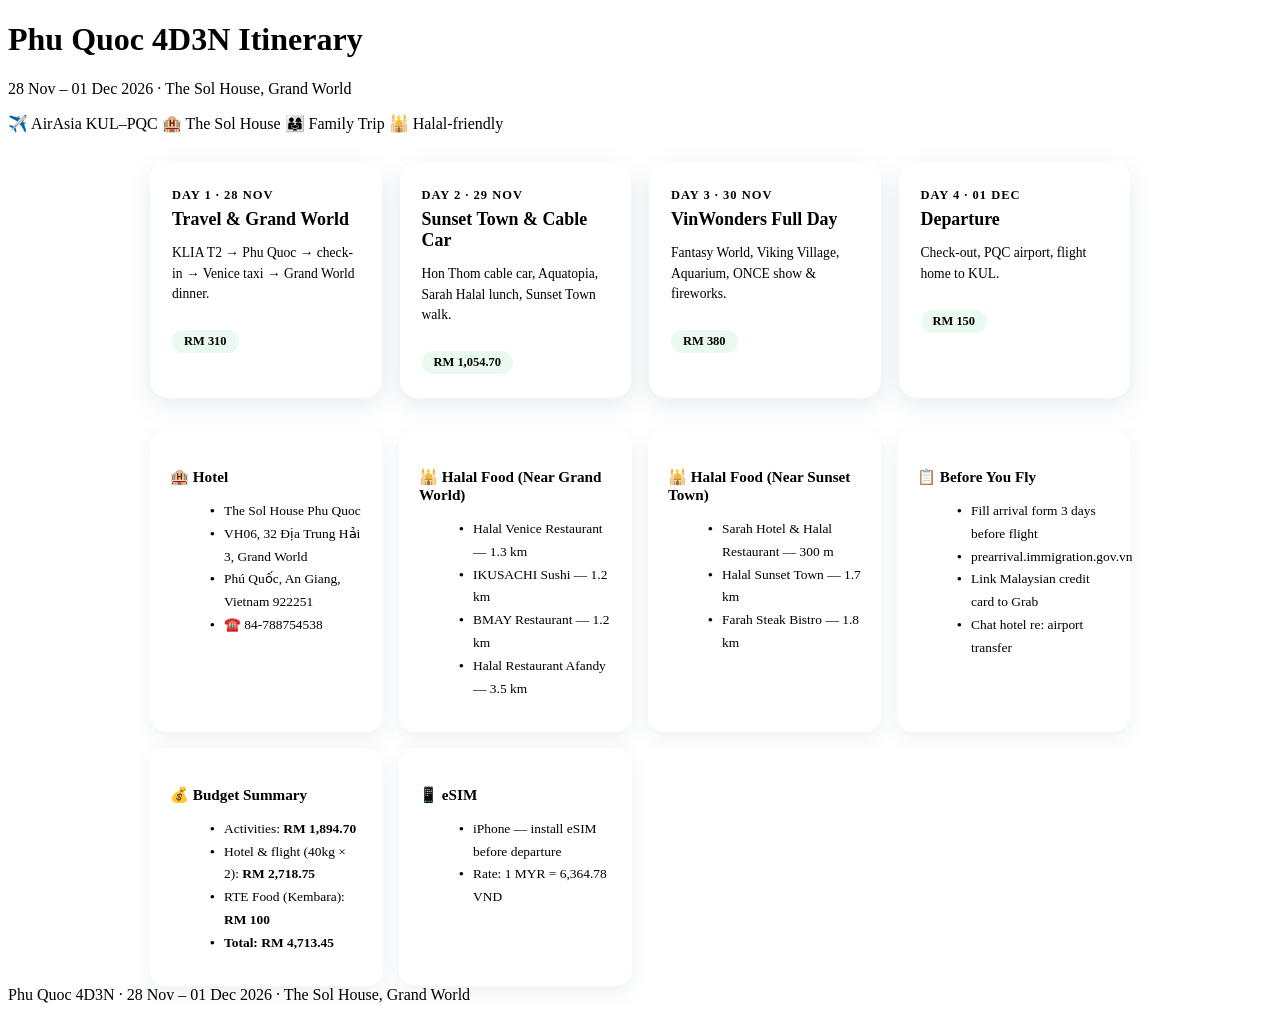
==== index.html @ 91a03e61 "Create index.html" ====
<!DOCTYPE html>
<html lang="en">
<head>
<meta charset="UTF-8">
<meta name="viewport" content="width=device-width, initial-scale=1.0">
<title>Phu Quoc 4D3N · Home</title>
<link rel="stylesheet" href="styles.css">
<style>
  .home-wrap{max-width:980px;margin:0 auto;padding:0 20px}
  .day-cards{display:grid;grid-template-columns:repeat(auto-fit,minmax(220px,1fr));
    gap:18px;margin-top:28px}
  .day-card{background:#fff;border-radius:18px;padding:24px 22px;
    box-shadow:0 8px 26px rgba(10,77,104,.1);border-top:5px solid var(--aqua);
    text-decoration:none;color:var(--ink);transition:.25s;display:block}
  .day-card:hover{transform:translateY(-5px);box-shadow:0 14px 34px rgba(10,77,104,.16)}
  .day-card .num{font-size:.78rem;font-weight:700;color:var(--coral);
    letter-spacing:1px;text-transform:uppercase}
  .day-card h3{font-size:1.12rem;margin:6px 0 8px;color:var(--ocean)}
  .day-card p{font-size:.85rem;color:var(--muted);line-height:1.5}
  .day-card .cost{display:inline-block;margin-top:12px;background:#eafaf0;
    color:var(--green);font-weight:700;font-size:.78rem;padding:4px 12px;border-radius:14px}
  .info-grid{display:grid;grid-template-columns:repeat(auto-fit,minmax(220px,1fr));
    gap:16px;margin-top:32px}
  .info-card{background:#fff;border-radius:16px;padding:18px 20px;
    box-shadow:0 6px 20px rgba(10,77,104,.08);border-top:4px solid var(--aqua)}
  .info-card h4{font-size:.95rem;color:var(--ocean);margin-bottom:8px}
  .info-card ul{list-style:none;font-size:.84rem;color:var(--muted);line-height:1.7}
  .info-card li{padding-left:14px;position:relative}
  .info-card li::before{content:"•";position:absolute;left:0;color:var(--aqua);font-weight:700}
</style>
</head>
<body>

<header>
  <h1>Phu Quoc 4D3N Itinerary</h1>
  <p>28 Nov – 01 Dec 2026 · The Sol House, Grand World</p>
  <div class="badge-row">
    <span class="badge">✈️ AirAsia KUL–PQC</span>
    <span class="badge">🏨 The Sol House</span>
    <span class="badge">👨‍👩‍👧 Family Trip</span>
    <span class="badge">🕌 Halal-friendly</span>
  </div>
</header>

<div class="home-wrap">
  <div class="day-cards">
    <a class="day-card" href="day1.html">
      <span class="num">Day 1 · 28 Nov</span>
      <h3>Travel &amp; Grand World</h3>
      <p>KLIA T2 → Phu Quoc → check-in → Venice taxi → Grand World dinner.</p>
      <span class="cost">RM 310</span>
    </a>
    <a class="day-card" href="day2.html">
      <span class="num">Day 2 · 29 Nov</span>
      <h3>Sunset Town &amp; Cable Car</h3>
      <p>Hon Thom cable car, Aquatopia, Sarah Halal lunch, Sunset Town walk.</p>
      <span class="cost">RM 1,054.70</span>
    </a>
    <a class="day-card" href="day3.html">
      <span class="num">Day 3 · 30 Nov</span>
      <h3>VinWonders Full Day</h3>
      <p>Fantasy World, Viking Village, Aquarium, ONCE show &amp; fireworks.</p>
      <span class="cost">RM 380</span>
    </a>
    <a class="day-card" href="day4.html">
      <span class="num">Day 4 · 01 Dec</span>
      <h3>Departure</h3>
      <p>Check-out, PQC airport, flight home to KUL.</p>
      <span class="cost">RM 150</span>
    </a>
  </div>

  <div class="info-grid">
    <div class="info-card">
      <h4>🏨 Hotel</h4>
      <ul>
        <li>The Sol House Phu Quoc</li>
        <li>VH06, 32 Địa Trung Hải 3, Grand World</li>
        <li>Phú Quốc, An Giang, Vietnam 922251</li>
        <li>☎️ 84-788754538</li>
      </ul>
    </div>
    <div class="info-card">
      <h4>🕌 Halal Food (Near Grand World)</h4>
      <ul>
        <li>Halal Venice Restaurant — 1.3 km</li>
        <li>IKUSACHI Sushi — 1.2 km</li>
        <li>BMAY Restaurant — 1.2 km</li>
        <li>Halal Restaurant Afandy — 3.5 km</li>
      </ul>
    </div>
    <div class="info-card">
      <h4>🕌 Halal Food (Near Sunset Town)</h4>
      <ul>
        <li>Sarah Hotel &amp; Halal Restaurant — 300 m</li>
        <li>Halal Sunset Town — 1.7 km</li>
        <li>Farah Steak Bistro — 1.8 km</li>
      </ul>
    </div>
    <div class="info-card">
      <h4>📋 Before You Fly</h4>
      <ul>
        <li>Fill arrival form 3 days before flight</li>
        <li>prearrival.immigration.gov.vn</li>
        <li>Link Malaysian credit card to Grab</li>
        <li>Chat hotel re: airport transfer</li>
      </ul>
    </div>
    <div class="info-card">
      <h4>💰 Budget Summary</h4>
      <ul>
        <li>Activities: <b>RM 1,894.70</b></li>
        <li>Hotel &amp; flight (40kg × 2): <b>RM 2,718.75</b></li>
        <li>RTE Food (Kembara): <b>RM 100</b></li>
        <li><b>Total: RM 4,713.45</b></li>
      </ul>
    </div>
    <div class="info-card">
      <h4>📱 eSIM</h4>
      <ul>
        <li>iPhone — install eSIM before departure</li>
        <li>Rate: 1 MYR = 6,364.78 VND</li>
      </ul>
    </div>
  </div>
</div>

<footer>Phu Quoc 4D3N · 28 Nov – 01 Dec 2026 · The Sol House, Grand World</footer>
</body>
</html>
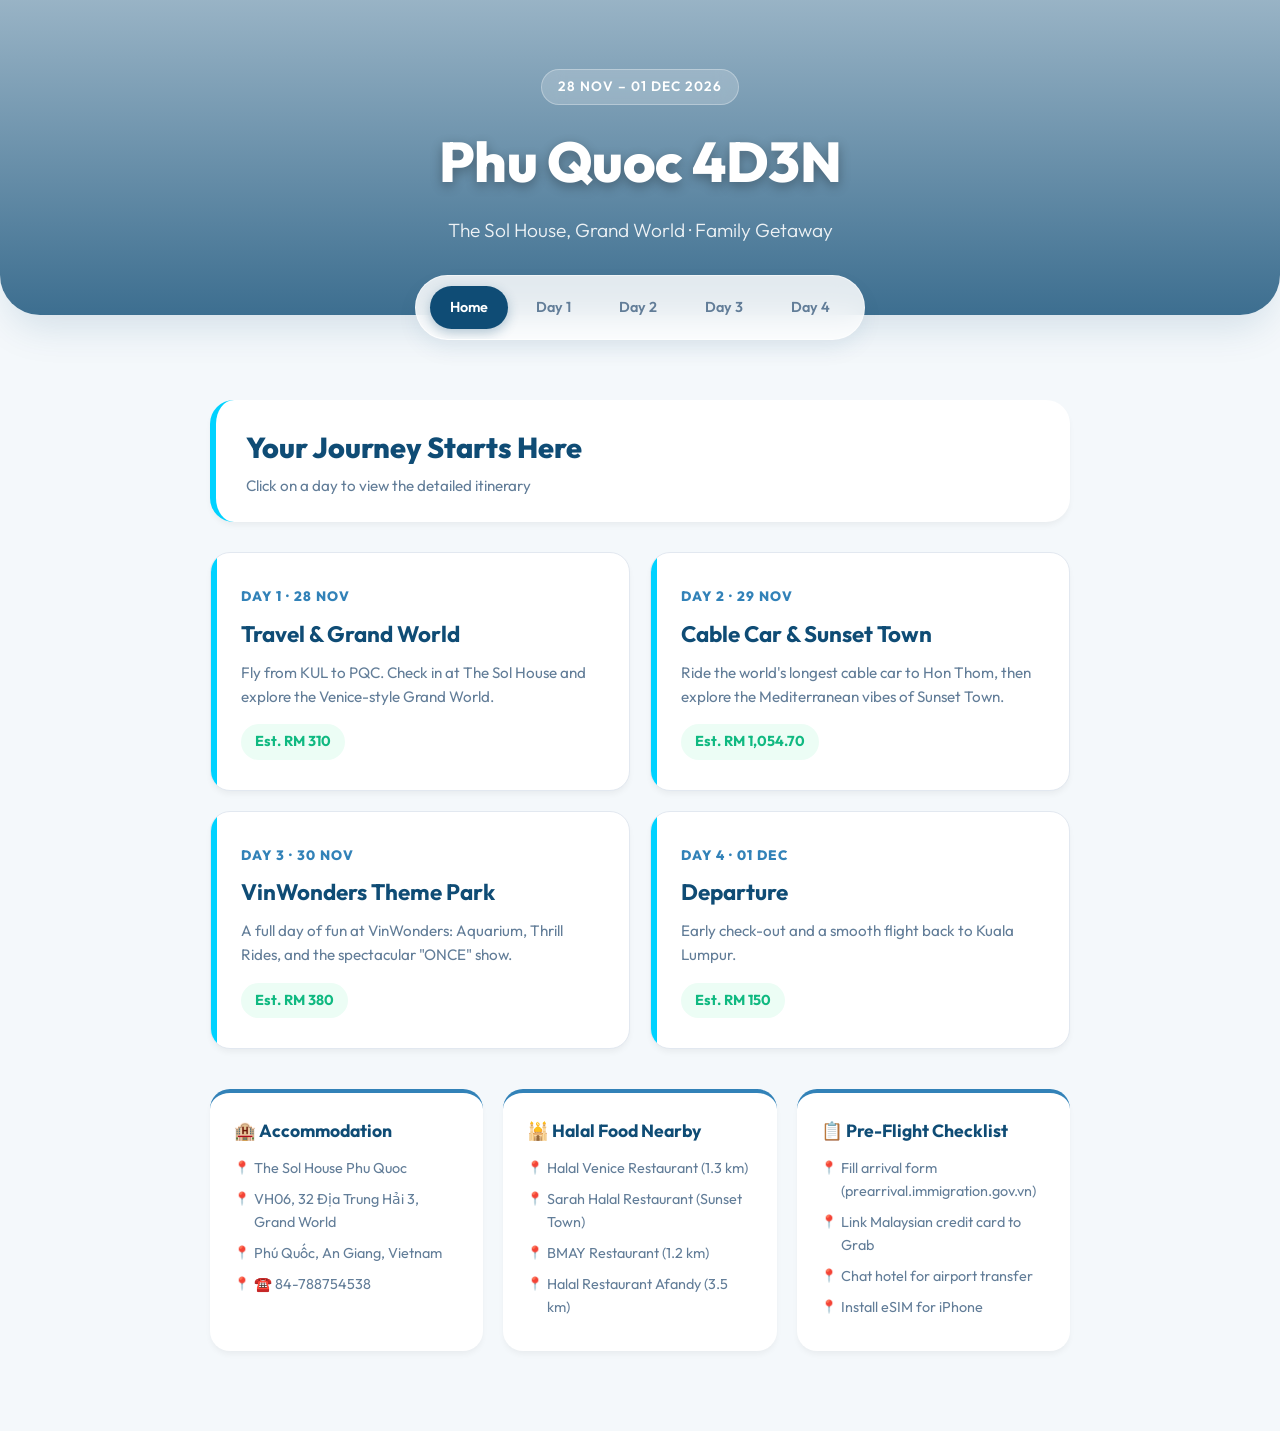
==== commit 1da7729b: "Update index.html" ====
--- a/index.html
+++ b/index.html
@@ -3,128 +3,119 @@
 <head>
 <meta charset="UTF-8">
 <meta name="viewport" content="width=device-width, initial-scale=1.0">
-<title>Phu Quoc 4D3N · Home</title>
-<link rel="stylesheet" href="styles.css">
+<title>Phu Quoc 4D3N · Travel Itinerary</title>
+<link rel="stylesheet" href="style.css">
 <style>
-  .home-wrap{max-width:980px;margin:0 auto;padding:0 20px}
-  .day-cards{display:grid;grid-template-columns:repeat(auto-fit,minmax(220px,1fr));
-    gap:18px;margin-top:28px}
-  .day-card{background:#fff;border-radius:18px;padding:24px 22px;
-    box-shadow:0 8px 26px rgba(10,77,104,.1);border-top:5px solid var(--aqua);
-    text-decoration:none;color:var(--ink);transition:.25s;display:block}
-  .day-card:hover{transform:translateY(-5px);box-shadow:0 14px 34px rgba(10,77,104,.16)}
-  .day-card .num{font-size:.78rem;font-weight:700;color:var(--coral);
-    letter-spacing:1px;text-transform:uppercase}
-  .day-card h3{font-size:1.12rem;margin:6px 0 8px;color:var(--ocean)}
-  .day-card p{font-size:.85rem;color:var(--muted);line-height:1.5}
-  .day-card .cost{display:inline-block;margin-top:12px;background:#eafaf0;
-    color:var(--green);font-weight:700;font-size:.78rem;padding:4px 12px;border-radius:14px}
-  .info-grid{display:grid;grid-template-columns:repeat(auto-fit,minmax(220px,1fr));
-    gap:16px;margin-top:32px}
-  .info-card{background:#fff;border-radius:16px;padding:18px 20px;
-    box-shadow:0 6px 20px rgba(10,77,104,.08);border-top:4px solid var(--aqua)}
-  .info-card h4{font-size:.95rem;color:var(--ocean);margin-bottom:8px}
-  .info-card ul{list-style:none;font-size:.84rem;color:var(--muted);line-height:1.7}
-  .info-card li{padding-left:14px;position:relative}
-  .info-card li::before{content:"•";position:absolute;left:0;color:var(--aqua);font-weight:700}
+  .hero { background-image: url('https://images.unsplash.com/photo-1540202404-a2f29bcb922e?q=80&w=2000&auto=format&fit=crop'); }
+  .dashboard { display: grid; grid-template-columns: repeat(auto-fit, minmax(280px, 1fr)); gap: 20px; margin-top: 30px; }
+  .day-link {
+    background: white; border-radius: 20px; padding: 30px; text-decoration: none;
+    color: var(--text); box-shadow: var(--shadow-sm); transition: all 0.3s ease;
+    border: 1px solid #e2e8f0; position: relative; overflow: hidden;
+  }
+  .day-link:hover { transform: translateY(-5px); box-shadow: var(--shadow-lg); border-color: var(--accent); }
+  .day-link::before {
+    content: ''; position: absolute; top: 0; left: 0; width: 6px; height: 100%;
+    background: var(--accent); transition: width 0.3s ease;
+  }
+  .day-link:hover::before { width: 100%; opacity: 0.05; }
+  .day-link span { font-size: 0.85rem; font-weight: 800; color: var(--secondary); text-transform: uppercase; letter-spacing: 1px; }
+  .day-link h3 { font-size: 1.4rem; margin: 8px 0; color: var(--primary); }
+  .day-link p { color: var(--text-light); font-size: 0.95rem; }
+  .day-link .cost-badge { display: inline-block; margin-top: 15px; background: #ecfdf5; color: var(--success); font-weight: 700; padding: 6px 14px; border-radius: 20px; font-size: 0.9rem; }
+  .info-grid { display: grid; grid-template-columns: repeat(auto-fit, minmax(250px, 1fr)); gap: 20px; margin-top: 40px; }
+  .info-box { background: white; padding: 24px; border-radius: 20px; box-shadow: var(--shadow-sm); border-top: 4px solid var(--secondary); }
+  .info-box h4 { color: var(--primary); font-size: 1.1rem; margin-bottom: 12px; display: flex; align-items: center; gap: 8px; }
+  .info-box ul { list-style: none; }
+  .info-box li { color: var(--text-light); font-size: 0.9rem; margin-bottom: 8px; padding-left: 20px; position: relative; }
+  .info-box li::before { content: '📍'; position: absolute; left: 0; font-size: 0.8rem; }
 </style>
 </head>
 <body>
 
-<header>
-  <h1>Phu Quoc 4D3N Itinerary</h1>
-  <p>28 Nov – 01 Dec 2026 · The Sol House, Grand World</p>
-  <div class="badge-row">
-    <span class="badge">✈️ AirAsia KUL–PQC</span>
-    <span class="badge">🏨 The Sol House</span>
-    <span class="badge">👨‍👩‍👧 Family Trip</span>
-    <span class="badge">🕌 Halal-friendly</span>
+<div class="hero">
+  <div class="hero-content">
+    <span class="hero-badge">28 Nov – 01 Dec 2026</span>
+    <h1>Phu Quoc 4D3N</h1>
+    <p>The Sol House, Grand World · Family Getaway</p>
   </div>
-</header>
+</div>
 
-<div class="home-wrap">
-  <div class="day-cards">
-    <a class="day-card" href="day1.html">
-      <span class="num">Day 1 · 28 Nov</span>
-      <h3>Travel &amp; Grand World</h3>
-      <p>KLIA T2 → Phu Quoc → check-in → Venice taxi → Grand World dinner.</p>
-      <span class="cost">RM 310</span>
+<nav class="nav-container">
+  <div class="nav-bar">
+    <a href="index.html" class="active">Home</a>
+    <a href="day1.html">Day 1</a>
+    <a href="day2.html">Day 2</a>
+    <a href="day3.html">Day 3</a>
+    <a href="day4.html">Day 4</a>
+  </div>
+</nav>
+
+<div class="container">
+  <div class="page-header">
+    <div class="page-title">
+      <h2>Your Journey Starts Here</h2>
+      <p>Click on a day to view the detailed itinerary</p>
+    </div>
+  </div>
+
+  <div class="dashboard">
+    <a href="day1.html" class="day-link">
+      <span>Day 1 · 28 Nov</span>
+      <h3>Travel & Grand World</h3>
+      <p>Fly from KUL to PQC. Check in at The Sol House and explore the Venice-style Grand World.</p>
+      <div class="cost-badge">Est. RM 310</div>
     </a>
-    <a class="day-card" href="day2.html">
-      <span class="num">Day 2 · 29 Nov</span>
-      <h3>Sunset Town &amp; Cable Car</h3>
-      <p>Hon Thom cable car, Aquatopia, Sarah Halal lunch, Sunset Town walk.</p>
-      <span class="cost">RM 1,054.70</span>
+    <a href="day2.html" class="day-link">
+      <span>Day 2 · 29 Nov</span>
+      <h3>Cable Car & Sunset Town</h3>
+      <p>Ride the world's longest cable car to Hon Thom, then explore the Mediterranean vibes of Sunset Town.</p>
+      <div class="cost-badge">Est. RM 1,054.70</div>
     </a>
-    <a class="day-card" href="day3.html">
-      <span class="num">Day 3 · 30 Nov</span>
-      <h3>VinWonders Full Day</h3>
-      <p>Fantasy World, Viking Village, Aquarium, ONCE show &amp; fireworks.</p>
-      <span class="cost">RM 380</span>
+    <a href="day3.html" class="day-link">
+      <span>Day 3 · 30 Nov</span>
+      <h3>VinWonders Theme Park</h3>
+      <p>A full day of fun at VinWonders: Aquarium, Thrill Rides, and the spectacular "ONCE" show.</p>
+      <div class="cost-badge">Est. RM 380</div>
     </a>
-    <a class="day-card" href="day4.html">
-      <span class="num">Day 4 · 01 Dec</span>
+    <a href="day4.html" class="day-link">
+      <span>Day 4 · 01 Dec</span>
       <h3>Departure</h3>
-      <p>Check-out, PQC airport, flight home to KUL.</p>
-      <span class="cost">RM 150</span>
+      <p>Early check-out and a smooth flight back to Kuala Lumpur.</p>
+      <div class="cost-badge">Est. RM 150</div>
     </a>
   </div>
 
   <div class="info-grid">
-    <div class="info-card">
-      <h4>🏨 Hotel</h4>
+    <div class="info-box">
+      <h4>🏨 Accommodation</h4>
       <ul>
         <li>The Sol House Phu Quoc</li>
         <li>VH06, 32 Địa Trung Hải 3, Grand World</li>
-        <li>Phú Quốc, An Giang, Vietnam 922251</li>
+        <li>Phú Quốc, An Giang, Vietnam</li>
         <li>☎️ 84-788754538</li>
       </ul>
     </div>
-    <div class="info-card">
-      <h4>🕌 Halal Food (Near Grand World)</h4>
+    <div class="info-box">
+      <h4>🕌 Halal Food Nearby</h4>
       <ul>
-        <li>Halal Venice Restaurant — 1.3 km</li>
-        <li>IKUSACHI Sushi — 1.2 km</li>
-        <li>BMAY Restaurant — 1.2 km</li>
-        <li>Halal Restaurant Afandy — 3.5 km</li>
+        <li>Halal Venice Restaurant (1.3 km)</li>
+        <li>Sarah Halal Restaurant (Sunset Town)</li>
+        <li>BMAY Restaurant (1.2 km)</li>
+        <li>Halal Restaurant Afandy (3.5 km)</li>
       </ul>
     </div>
-    <div class="info-card">
-      <h4>🕌 Halal Food (Near Sunset Town)</h4>
+    <div class="info-box">
+      <h4>📋 Pre-Flight Checklist</h4>
       <ul>
-        <li>Sarah Hotel &amp; Halal Restaurant — 300 m</li>
-        <li>Halal Sunset Town — 1.7 km</li>
-        <li>Farah Steak Bistro — 1.8 km</li>
-      </ul>
-    </div>
-    <div class="info-card">
-      <h4>📋 Before You Fly</h4>
-      <ul>
-        <li>Fill arrival form 3 days before flight</li>
-        <li>prearrival.immigration.gov.vn</li>
+        <li>Fill arrival form (prearrival.immigration.gov.vn)</li>
         <li>Link Malaysian credit card to Grab</li>
-        <li>Chat hotel re: airport transfer</li>
-      </ul>
-    </div>
-    <div class="info-card">
-      <h4>💰 Budget Summary</h4>
-      <ul>
-        <li>Activities: <b>RM 1,894.70</b></li>
-        <li>Hotel &amp; flight (40kg × 2): <b>RM 2,718.75</b></li>
-        <li>RTE Food (Kembara): <b>RM 100</b></li>
-        <li><b>Total: RM 4,713.45</b></li>
-      </ul>
-    </div>
-    <div class="info-card">
-      <h4>📱 eSIM</h4>
-      <ul>
-        <li>iPhone — install eSIM before departure</li>
-        <li>Rate: 1 MYR = 6,364.78 VND</li>
+        <li>Chat hotel for airport transfer</li>
+        <li>Install eSIM for iPhone</li>
       </ul>
     </div>
   </div>
 </div>
 
-<footer>Phu Quoc 4D3N · 28 Nov – 01 Dec 2026 · The Sol House, Grand World</footer>
 </body>
 </html>
--- a/style.css
+++ b/style.css
@@ -0,0 +1,338 @@
+@import url('https://fonts.googleapis.com/css2?family=Outfit:wght@300;400;600;700;800&display=swap');
+
+:root {
+  --primary: #0f4c75;
+  --secondary: #3282b8;
+  --accent: #00d2ff;
+  --bg: #f4f8fb;
+  --card: #ffffff;
+  --text: #1a2b3c;
+  --text-light: #627d98;
+  --success: #10b981;
+  --danger: #ef4444;
+  --warning: #f59e0b;
+  --font: 'Outfit', sans-serif;
+  --shadow-sm: 0 4px 6px -1px rgba(0, 0, 0, 0.05);
+  --shadow-md: 0 10px 25px -5px rgba(15, 76, 117, 0.1);
+  --shadow-lg: 0 20px 40px -10px rgba(15, 76, 117, 0.15);
+}
+
+* { box-sizing: border-box; margin: 0; padding: 0; }
+
+body {
+  font-family: var(--font);
+  background-color: var(--bg);
+  color: var(--text);
+  line-height: 1.6;
+  -webkit-font-smoothing: antialiased;
+  padding-bottom: 80px;
+}
+
+/* --- HERO HEADER --- */
+.hero {
+  height: 35vh;
+  min-height: 280px;
+  position: relative;
+  display: flex;
+  align-items: center;
+  justify-content: center;
+  text-align: center;
+  color: white;
+  background-size: cover;
+  background-position: center;
+  border-radius: 0 0 40px 40px;
+  box-shadow: var(--shadow-lg);
+  overflow: hidden;
+  margin-bottom: -40px;
+  z-index: 1;
+}
+.hero::before {
+  content: '';
+  position: absolute;
+  inset: 0;
+  background: linear-gradient(to bottom, rgba(15,76,117,0.4), rgba(15,76,117,0.8));
+  z-index: -1;
+}
+.hero-content {
+  padding: 20px;
+  animation: slideUp 0.8s ease-out;
+}
+.hero-badge {
+  display: inline-block;
+  background: rgba(255, 255, 255, 0.2);
+  backdrop-filter: blur(10px);
+  padding: 6px 16px;
+  border-radius: 30px;
+  font-size: 0.85rem;
+  font-weight: 600;
+  letter-spacing: 1px;
+  text-transform: uppercase;
+  margin-bottom: 12px;
+  border: 1px solid rgba(255,255,255,0.3);
+}
+.hero h1 {
+  font-size: clamp(2rem, 5vw, 3.5rem);
+  font-weight: 800;
+  letter-spacing: -0.5px;
+  margin-bottom: 8px;
+  text-shadow: 0 4px 12px rgba(0,0,0,0.3);
+}
+.hero p {
+  font-size: clamp(1rem, 2vw, 1.2rem);
+  opacity: 0.9;
+  font-weight: 300;
+}
+
+/* --- NAVIGATION --- */
+.nav-container {
+  position: sticky;
+  top: 20px;
+  z-index: 100;
+  display: flex;
+  justify-content: center;
+  padding: 0 20px;
+}
+.nav-bar {
+  display: flex;
+  gap: 8px;
+  background: rgba(255, 255, 255, 0.85);
+  backdrop-filter: blur(16px);
+  padding: 10px 14px;
+  border-radius: 50px;
+  box-shadow: var(--shadow-md);
+  border: 1px solid rgba(255,255,255,0.5);
+  overflow-x: auto;
+  max-width: 100%;
+}
+.nav-bar a {
+  text-decoration: none;
+  color: var(--text-light);
+  font-weight: 600;
+  font-size: 0.9rem;
+  padding: 10px 20px;
+  border-radius: 30px;
+  transition: all 0.3s ease;
+  white-space: nowrap;
+}
+.nav-bar a:hover { background: #e2e8f0; color: var(--primary); }
+.nav-bar a.active {
+  background: var(--primary);
+  color: white;
+  box-shadow: 0 4px 12px rgba(15, 76, 117, 0.3);
+}
+
+/* --- MAIN LAYOUT --- */
+.container {
+  max-width: 900px;
+  margin: 60px auto 0;
+  padding: 0 20px;
+  position: relative;
+  z-index: 2;
+}
+.page-header {
+  display: flex;
+  justify-content: space-between;
+  align-items: flex-end;
+  margin-bottom: 30px;
+  flex-wrap: wrap;
+  gap: 15px;
+  background: white;
+  padding: 24px 30px;
+  border-radius: 24px;
+  box-shadow: var(--shadow-sm);
+  border-left: 6px solid var(--accent);
+}
+.page-title h2 {
+  font-size: 1.8rem;
+  color: var(--primary);
+  font-weight: 800;
+  margin-bottom: 4px;
+}
+.page-title p { color: var(--text-light); font-size: 0.95rem; }
+.budget-pill {
+  background: #ecfdf5;
+  color: var(--success);
+  font-weight: 700;
+  padding: 10px 20px;
+  border-radius: 30px;
+  font-size: 1rem;
+  display: flex;
+  align-items: center;
+  gap: 8px;
+  box-shadow: 0 2px 8px rgba(16, 185, 129, 0.15);
+}
+
+/* --- TIMELINE CARDS --- */
+.timeline {
+  position: relative;
+  padding-left: 30px;
+}
+.timeline::before {
+  content: '';
+  position: absolute;
+  left: 9px;
+  top: 20px;
+  bottom: 20px;
+  width: 3px;
+  background: linear-gradient(to bottom, var(--accent), var(--primary));
+  border-radius: 3px;
+  opacity: 0.5;
+}
+.stop-card {
+  background: var(--card);
+  border-radius: 20px;
+  padding: 24px;
+  margin-bottom: 20px;
+  position: relative;
+  box-shadow: var(--shadow-sm);
+  transition: transform 0.2s ease, box-shadow 0.2s ease;
+  border: 1px solid #e2e8f0;
+}
+.stop-card:hover {
+  transform: translateY(-2px);
+  box-shadow: var(--shadow-md);
+}
+.stop-dot {
+  position: absolute;
+  left: -30px;
+  top: 30px;
+  width: 21px;
+  height: 21px;
+  background: white;
+  border: 4px solid var(--accent);
+  border-radius: 50%;
+  box-shadow: 0 0 0 4px var(--bg);
+}
+.stop-header {
+  display: flex;
+  justify-content: space-between;
+  align-items: flex-start;
+  gap: 10px;
+  margin-bottom: 12px;
+  flex-wrap: wrap;
+}
+.stop-time {
+  font-weight: 700;
+  color: var(--secondary);
+  font-size: 0.9rem;
+  background: #e0f2fe;
+  padding: 4px 12px;
+  border-radius: 12px;
+}
+.stop-cost {
+  font-weight: 800;
+  color: var(--primary);
+  font-size: 1rem;
+}
+.stop-title {
+  font-size: 1.25rem;
+  font-weight: 700;
+  color: var(--text);
+  margin-bottom: 8px;
+}
+.stop-desc {
+  color: var(--text-light);
+  font-size: 0.95rem;
+  margin-bottom: 14px;
+}
+.commute-tag {
+  display: inline-flex;
+  align-items: center;
+  gap: 6px;
+  background: #f1f5f9;
+  color: var(--text);
+  font-size: 0.85rem;
+  padding: 6px 14px;
+  border-radius: 20px;
+  font-weight: 600;
+}
+.tags-container { display: flex; gap: 8px; flex-wrap: wrap; margin-top: 12px; }
+.tag {
+  font-size: 0.75rem;
+  font-weight: 700;
+  padding: 4px 12px;
+  border-radius: 20px;
+  text-transform: uppercase;
+  letter-spacing: 0.5px;
+}
+.tag.food { background: #fee2e2; color: #b91c1c; }
+.tag.activity { background: #dcfce7; color: #15803d; }
+.tag.transport { background: #f3e8ff; color: #7e22ce; }
+.tag.default { background: #f1f5f9; color: #475569; }
+
+/* --- EDITING STYLES --- */
+body.editing .stop-card {
+  border: 2px dashed #cbd5e1;
+  background: #f8fafc;
+}
+body.editing [contenteditable="true"] {
+  outline: none;
+  border-bottom: 2px dashed var(--accent);
+  transition: all 0.2s;
+  cursor: text;
+}
+body.editing [contenteditable="true"]:hover {
+  background: white;
+  border-bottom: 2px solid var(--primary);
+}
+body.editing [contenteditable="true"]:focus {
+  background: white;
+  border-bottom: 2px solid var(--primary);
+  box-shadow: 0 4px 10px rgba(0,0,0,0.05);
+}
+.stop-tools { display: none; gap: 8px; margin-top: 16px; padding-top: 16px; border-top: 1px solid #e2e8f0; }
+body.editing .stop-tools { display: flex; flex-wrap: wrap; }
+.tool-btn {
+  background: white; border: 1px solid #cbd5e1; color: var(--text-light);
+  padding: 6px 12px; border-radius: 8px; font-size: 0.8rem; font-weight: 600;
+  cursor: pointer; transition: all 0.2s;
+}
+.tool-btn:hover { background: #f1f5f9; color: var(--text); }
+.tool-btn.del:hover { background: #fef2f2; color: var(--danger); border-color: #fca5a5; }
+
+/* --- ACTION BAR --- */
+.action-bar {
+  display: flex; flex-wrap: wrap; gap: 12px; justify-content: center; margin-top: 30px;
+}
+.btn {
+  display: inline-flex; align-items: center; gap: 8px; border: none;
+  padding: 12px 24px; border-radius: 30px; font-weight: 700; font-size: 0.95rem;
+  cursor: pointer; transition: all 0.3s ease; font-family: var(--font);
+}
+.btn:hover { transform: translateY(-2px); box-shadow: var(--shadow-md); }
+.btn-primary { background: var(--primary); color: white; }
+.btn-success { background: var(--success); color: white; }
+.btn-warning { background: var(--warning); color: white; }
+.btn-outline { background: white; color: var(--text); border: 2px solid #e2e8f0; }
+.btn-outline:hover { border-color: var(--primary); color: var(--primary); }
+
+/* --- GLOBAL SUMMARY WIDGET --- */
+.global-summary {
+  margin-top: 50px; padding: 30px; background: white; border-radius: 24px;
+  box-shadow: var(--shadow-md); text-align: center;
+  border-top: 6px solid var(--primary);
+}
+.global-summary h3 { color: var(--text-light); font-size: 1rem; text-transform: uppercase; letter-spacing: 1px; }
+.global-summary .total-amount { font-size: 2.5rem; font-weight: 800; color: var(--primary); margin: 10px 0; }
+.global-summary p { font-size: 0.9rem; color: var(--text-light); }
+
+/* --- SAVE TOAST --- */
+.toast {
+  position: fixed; bottom: 30px; left: 50%; transform: translateX(-50%) translateY(100px);
+  background: var(--success); color: white; padding: 12px 24px; border-radius: 30px;
+  font-weight: 700; box-shadow: var(--shadow-lg); opacity: 0; transition: all 0.4s cubic-bezier(0.68, -0.55, 0.265, 1.55); z-index: 1000;
+}
+.toast.show { transform: translateX(-50%) translateY(0); opacity: 1; }
+
+/* --- ANIMATIONS --- */
+@keyframes slideUp { from { opacity: 0; transform: translateY(30px); } to { opacity: 1; transform: translateY(0); } }
+
+/* --- PRINT --- */
+@media print {
+  .nav-container, .action-bar, .stop-tools, .toast, .global-summary { display: none !important; }
+  body { background: white; padding-bottom: 0; }
+  .hero { height: 150px; border-radius: 0; margin-bottom: 20px; box-shadow: none; }
+  .hero::before { background: var(--primary); }
+  .container { margin-top: 20px; }
+  .stop-card { break-inside: avoid; box-shadow: none; border: 1px solid #ccc; }
+}
